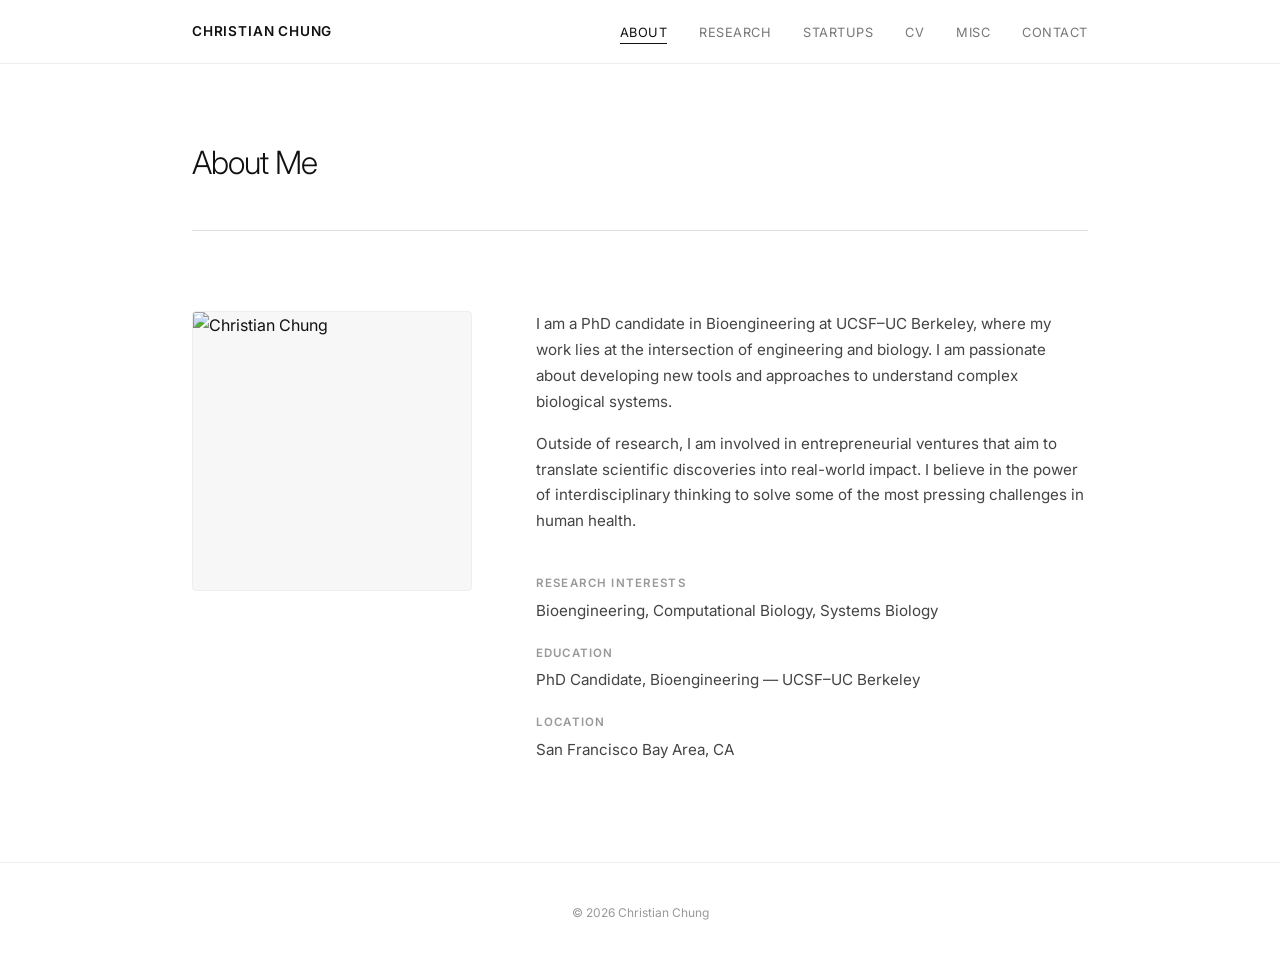
==== about.html @ 8e4ad5e4 "create files" ====
<!DOCTYPE html>
<html lang="en">
<head>
  <meta charset="UTF-8">
  <meta name="viewport" content="width=device-width, initial-scale=1.0">
  <title>About — Christian Chung</title>
  <link rel="preconnect" href="https://fonts.googleapis.com">
  <link rel="preconnect" href="https://fonts.gstatic.com" crossorigin>
  <link href="https://fonts.googleapis.com/css2?family=Inter:wght@300;400;500;600&display=swap" rel="stylesheet">
  <link rel="stylesheet" href="styles.css">
</head>
<body>

  <!-- Navigation -->
  <nav>
    <div class="nav-inner">
      <a href="index.html" class="nav-logo">Christian Chung</a>
      <button class="nav-toggle" onclick="document.querySelector('.nav-links').classList.toggle('open')" aria-label="Toggle navigation">
        <span></span><span></span><span></span>
      </button>
      <ul class="nav-links">
        <li><a href="about.html" class="active">About</a></li>
        <li><a href="research.html">Research</a></li>
        <li><a href="startups.html">Startups</a></li>
        <li><a href="cv.html">CV</a></li>
        <li><a href="misc.html">Misc</a></li>
        <li><a href="contact.html">Contact</a></li>
      </ul>
    </div>
  </nav>

  <!-- Page -->
  <div class="page">
    <div class="container">

      <div class="page-header">
        <h1>About Me</h1>
      </div>

      <section>
        <div class="about-layout">
          <!-- Replace src with your photo -->
          <img src="images/headshot.jpg" alt="Christian Chung" class="about-photo">

          <div class="about-text">
            <p>
              I am a PhD candidate in Bioengineering at UCSF&ndash;UC Berkeley, where my work lies at the intersection of engineering and biology. I am passionate about developing new tools and approaches to understand complex biological systems.
            </p>
            <p>
              Outside of research, I am involved in entrepreneurial ventures that aim to translate scientific discoveries into real-world impact. I believe in the power of interdisciplinary thinking to solve some of the most pressing challenges in human health.
            </p>

            <dl class="about-details">
              <dt>Research Interests</dt>
              <dd>Bioengineering, Computational Biology, Systems Biology</dd>

              <dt>Education</dt>
              <dd>PhD Candidate, Bioengineering — UCSF&ndash;UC Berkeley</dd>

              <dt>Location</dt>
              <dd>San Francisco Bay Area, CA</dd>
            </dl>
          </div>
        </div>
      </section>

    </div>
  </div>

  <!-- Footer -->
  <footer>
    <div class="container">
      <p>&copy; 2026 Christian Chung</p>
    </div>
  </footer>

</body>
</html>
---- styles.css ----
/* ============================================
   Christian Chung — Personal Portfolio
   Monochrome minimalist design
   ============================================ */

/* --- Reset & Base --- */
*, *::before, *::after {
  margin: 0;
  padding: 0;
  box-sizing: border-box;
}

:root {
  --black: #111;
  --dark: #222;
  --gray-700: #444;
  --gray-500: #777;
  --gray-400: #999;
  --gray-300: #bbb;
  --gray-200: #ddd;
  --gray-100: #eee;
  --gray-50: #f7f7f7;
  --white: #fff;
  --font-sans: 'Inter', -apple-system, BlinkMacSystemFont, 'Segoe UI', Roboto, sans-serif;
  --font-mono: 'JetBrains Mono', 'Fira Code', monospace;
  --max-width: 960px;
  --nav-height: 64px;
  --transition: 0.2s ease;
}

html {
  scroll-behavior: smooth;
  font-size: 16px;
}

body {
  font-family: var(--font-sans);
  color: var(--black);
  background: var(--white);
  line-height: 1.7;
  -webkit-font-smoothing: antialiased;
  -moz-osx-font-smoothing: grayscale;
}

a {
  color: var(--black);
  text-decoration: none;
  transition: color var(--transition);
}

a:hover {
  color: var(--gray-500);
}

img {
  max-width: 100%;
  display: block;
}

/* --- Typography --- */
h1 {
  font-size: 2.5rem;
  font-weight: 300;
  letter-spacing: -0.03em;
  line-height: 1.2;
}

h2 {
  font-size: 1.5rem;
  font-weight: 400;
  letter-spacing: -0.02em;
  margin-bottom: 1.5rem;
}

h3 {
  font-size: 1.1rem;
  font-weight: 600;
  margin-bottom: 0.75rem;
}

p {
  color: var(--gray-700);
  margin-bottom: 1rem;
}

.label {
  font-size: 0.7rem;
  font-weight: 600;
  letter-spacing: 0.12em;
  text-transform: uppercase;
  color: var(--gray-400);
}

/* --- Navigation --- */
nav {
  position: fixed;
  top: 0;
  left: 0;
  right: 0;
  height: var(--nav-height);
  background: rgba(255, 255, 255, 0.92);
  backdrop-filter: blur(12px);
  -webkit-backdrop-filter: blur(12px);
  border-bottom: 1px solid var(--gray-100);
  z-index: 1000;
  display: flex;
  align-items: center;
  justify-content: center;
}

.nav-inner {
  width: 100%;
  max-width: var(--max-width);
  padding: 0 2rem;
  display: flex;
  align-items: center;
  justify-content: space-between;
}

.nav-logo {
  font-size: 0.85rem;
  font-weight: 600;
  letter-spacing: 0.06em;
  text-transform: uppercase;
}

.nav-links {
  display: flex;
  gap: 2rem;
  list-style: none;
}

.nav-links a {
  font-size: 0.8rem;
  font-weight: 400;
  letter-spacing: 0.04em;
  text-transform: uppercase;
  color: var(--gray-500);
  transition: color var(--transition);
  position: relative;
}

.nav-links a:hover,
.nav-links a.active {
  color: var(--black);
}

.nav-links a.active::after {
  content: '';
  position: absolute;
  bottom: -4px;
  left: 0;
  right: 0;
  height: 1px;
  background: var(--black);
}

/* Mobile nav toggle */
.nav-toggle {
  display: none;
  background: none;
  border: none;
  cursor: pointer;
  padding: 0.5rem;
}

.nav-toggle span {
  display: block;
  width: 20px;
  height: 1.5px;
  background: var(--black);
  margin: 5px 0;
  transition: var(--transition);
}

/* --- Layout --- */
.page {
  padding-top: var(--nav-height);
}

.container {
  max-width: var(--max-width);
  margin: 0 auto;
  padding: 0 2rem;
}

section {
  padding: 5rem 0;
}

.section-border {
  border-top: 1px solid var(--gray-200);
}

/* --- Hero (Home) --- */
.hero {
  min-height: calc(100vh - var(--nav-height));
  display: flex;
  align-items: center;
  justify-content: center;
}

.hero-content {
  text-align: center;
  max-width: 640px;
}

.hero-content h1 {
  margin-bottom: 1.25rem;
}

.hero-content .subtitle {
  font-size: 1rem;
  color: var(--gray-500);
  font-weight: 300;
  letter-spacing: 0.02em;
  margin-bottom: 0.5rem;
}

.hero-content .affiliation {
  font-size: 0.85rem;
  color: var(--gray-400);
  font-weight: 400;
  letter-spacing: 0.04em;
  text-transform: uppercase;
  margin-bottom: 2.5rem;
}

.hero-links {
  display: flex;
  justify-content: center;
  gap: 1.5rem;
  flex-wrap: wrap;
}

.hero-links a {
  font-size: 0.8rem;
  font-weight: 500;
  letter-spacing: 0.04em;
  text-transform: uppercase;
  color: var(--gray-500);
  padding: 0.4rem 0;
  border-bottom: 1px solid transparent;
  transition: all var(--transition);
}

.hero-links a:hover {
  color: var(--black);
  border-bottom-color: var(--black);
}

/* --- Page Header --- */
.page-header {
  padding: 5rem 0 3rem;
  border-bottom: 1px solid var(--gray-200);
}

.page-header h1 {
  font-size: 2rem;
  font-weight: 300;
}

.page-header p {
  margin-top: 1rem;
  font-size: 1rem;
  max-width: 600px;
}

/* --- Cards Grid --- */
.cards-grid {
  display: grid;
  grid-template-columns: 1fr;
  gap: 3rem;
}

.card {
  display: grid;
  grid-template-columns: 1fr 1fr;
  gap: 2.5rem;
  align-items: start;
  padding-bottom: 3rem;
  border-bottom: 1px solid var(--gray-100);
}

.card:last-child {
  border-bottom: none;
  padding-bottom: 0;
}

.card-image {
  width: 100%;
  aspect-ratio: 4/3;
  object-fit: cover;
  border-radius: 4px;
  background: var(--gray-50);
  border: 1px solid var(--gray-100);
}

.card-body h3 {
  font-size: 1.15rem;
  font-weight: 600;
  margin-bottom: 0.75rem;
  line-height: 1.4;
}

.card-body p {
  font-size: 0.92rem;
  line-height: 1.7;
  color: var(--gray-700);
}

.card-links {
  margin-top: 1rem;
  display: flex;
  gap: 1rem;
  flex-wrap: wrap;
}

.card-links a {
  font-size: 0.75rem;
  font-weight: 500;
  letter-spacing: 0.04em;
  text-transform: uppercase;
  color: var(--gray-500);
  border-bottom: 1px solid var(--gray-300);
  padding-bottom: 1px;
  transition: all var(--transition);
}

.card-links a:hover {
  color: var(--black);
  border-bottom-color: var(--black);
}

/* --- Publication List --- */
.pub-list {
  list-style: none;
}

.pub-item {
  padding: 1.75rem 0;
  border-bottom: 1px solid var(--gray-100);
  display: grid;
  grid-template-columns: 80px 1fr;
  gap: 2rem;
  align-items: start;
}

.pub-item:last-child {
  border-bottom: none;
}

.pub-year {
  font-size: 0.8rem;
  font-weight: 600;
  color: var(--gray-400);
  letter-spacing: 0.04em;
  padding-top: 0.15rem;
}

.pub-body h3 {
  font-size: 1rem;
  font-weight: 600;
  line-height: 1.5;
  margin-bottom: 0.35rem;
}

.pub-body .pub-authors {
  font-size: 0.88rem;
  color: var(--gray-500);
  margin-bottom: 0.25rem;
}

.pub-body .pub-venue {
  font-size: 0.82rem;
  color: var(--gray-400);
  font-style: italic;
}

.pub-body .pub-links {
  margin-top: 0.5rem;
  display: flex;
  gap: 0.75rem;
  flex-wrap: wrap;
}

.pub-body .pub-links a {
  font-size: 0.72rem;
  font-weight: 500;
  letter-spacing: 0.04em;
  text-transform: uppercase;
  color: var(--gray-500);
  border-bottom: 1px solid var(--gray-300);
  padding-bottom: 1px;
}

.pub-body .pub-links a:hover {
  color: var(--black);
  border-bottom-color: var(--black);
}

/* --- About / Text Content --- */
.about-layout {
  display: grid;
  grid-template-columns: 280px 1fr;
  gap: 4rem;
  align-items: start;
}

.about-photo {
  width: 100%;
  aspect-ratio: 1;
  object-fit: cover;
  border-radius: 4px;
  background: var(--gray-50);
  border: 1px solid var(--gray-100);
}

.about-text h2 {
  font-size: 1.3rem;
  margin-bottom: 1rem;
}

.about-text p {
  font-size: 0.95rem;
  margin-bottom: 1rem;
}

.about-details {
  margin-top: 2.5rem;
}

.about-details dt {
  font-size: 0.72rem;
  font-weight: 600;
  letter-spacing: 0.1em;
  text-transform: uppercase;
  color: var(--gray-400);
  margin-bottom: 0.25rem;
}

.about-details dd {
  font-size: 0.95rem;
  margin-bottom: 1.25rem;
  color: var(--gray-700);
}

/* --- CV Timeline --- */
.cv-section {
  margin-bottom: 3rem;
}

.cv-section h2 {
  font-size: 1rem;
  font-weight: 600;
  letter-spacing: 0.06em;
  text-transform: uppercase;
  color: var(--gray-400);
  margin-bottom: 1.5rem;
  padding-bottom: 0.75rem;
  border-bottom: 1px solid var(--gray-200);
}

.cv-entry {
  display: grid;
  grid-template-columns: 140px 1fr;
  gap: 2rem;
  padding: 0.75rem 0;
}

.cv-date {
  font-size: 0.85rem;
  color: var(--gray-500);
  font-weight: 400;
}

.cv-info h3 {
  font-size: 0.95rem;
  font-weight: 600;
  margin-bottom: 0.15rem;
}

.cv-info p {
  font-size: 0.88rem;
  color: var(--gray-500);
  margin-bottom: 0;
}

.cv-download {
  display: inline-flex;
  align-items: center;
  gap: 0.5rem;
  font-size: 0.8rem;
  font-weight: 500;
  letter-spacing: 0.04em;
  text-transform: uppercase;
  color: var(--gray-500);
  border: 1px solid var(--gray-300);
  padding: 0.6rem 1.25rem;
  border-radius: 4px;
  transition: all var(--transition);
  margin-bottom: 3rem;
}

.cv-download:hover {
  color: var(--black);
  border-color: var(--black);
}

/* --- Startups / Misc Grid --- */
.items-grid {
  display: grid;
  grid-template-columns: repeat(auto-fill, minmax(280px, 1fr));
  gap: 2rem;
}

.item-card {
  padding: 2rem;
  border: 1px solid var(--gray-200);
  border-radius: 4px;
  transition: border-color var(--transition);
}

.item-card:hover {
  border-color: var(--gray-400);
}

.item-card .label {
  margin-bottom: 0.75rem;
}

.item-card h3 {
  font-size: 1.05rem;
  margin-bottom: 0.5rem;
}

.item-card p {
  font-size: 0.88rem;
  line-height: 1.6;
}

.item-card .card-links {
  margin-top: 1rem;
}

/* --- Contact --- */
.contact-grid {
  display: grid;
  grid-template-columns: 1fr 1fr;
  gap: 4rem;
}

.contact-info dt {
  font-size: 0.72rem;
  font-weight: 600;
  letter-spacing: 0.1em;
  text-transform: uppercase;
  color: var(--gray-400);
  margin-bottom: 0.3rem;
  margin-top: 1.5rem;
}

.contact-info dt:first-child {
  margin-top: 0;
}

.contact-info dd {
  font-size: 0.95rem;
  color: var(--gray-700);
}

.contact-info dd a {
  color: var(--gray-700);
  border-bottom: 1px solid var(--gray-300);
  padding-bottom: 1px;
}

.contact-info dd a:hover {
  color: var(--black);
  border-bottom-color: var(--black);
}

.contact-social {
  display: flex;
  gap: 1.25rem;
  margin-top: 2rem;
}

.contact-social a {
  font-size: 0.8rem;
  font-weight: 500;
  letter-spacing: 0.04em;
  text-transform: uppercase;
  color: var(--gray-500);
}

.contact-social a:hover {
  color: var(--black);
}

/* --- Footer --- */
footer {
  border-top: 1px solid var(--gray-100);
  padding: 2.5rem 0;
  text-align: center;
}

footer p {
  font-size: 0.75rem;
  color: var(--gray-400);
  margin: 0;
}

/* --- Misc / Utility --- */
.tag {
  display: inline-block;
  font-size: 0.68rem;
  font-weight: 500;
  letter-spacing: 0.06em;
  text-transform: uppercase;
  color: var(--gray-500);
  background: var(--gray-50);
  border: 1px solid var(--gray-200);
  padding: 0.2rem 0.6rem;
  border-radius: 3px;
  margin-right: 0.4rem;
  margin-bottom: 0.4rem;
}

.divider {
  border: none;
  border-top: 1px solid var(--gray-200);
  margin: 3rem 0;
}

/* --- Responsive --- */
@media (max-width: 768px) {
  h1 {
    font-size: 1.8rem;
  }

  .nav-links {
    display: none;
    position: absolute;
    top: var(--nav-height);
    left: 0;
    right: 0;
    background: var(--white);
    border-bottom: 1px solid var(--gray-100);
    flex-direction: column;
    padding: 1.5rem 2rem;
    gap: 1.25rem;
  }

  .nav-links.open {
    display: flex;
  }

  .nav-toggle {
    display: block;
  }

  .card {
    grid-template-columns: 1fr;
    gap: 1.5rem;
  }

  .pub-item {
    grid-template-columns: 1fr;
    gap: 0.25rem;
  }

  .about-layout {
    grid-template-columns: 1fr;
    gap: 2rem;
  }

  .about-photo {
    max-width: 200px;
  }

  .cv-entry {
    grid-template-columns: 1fr;
    gap: 0.25rem;
  }

  .contact-grid {
    grid-template-columns: 1fr;
    gap: 2rem;
  }

  section {
    padding: 3rem 0;
  }

  .page-header {
    padding: 3rem 0 2rem;
  }
}

@media (max-width: 480px) {
  .container {
    padding: 0 1.25rem;
  }

  .nav-inner {
    padding: 0 1.25rem;
  }

  .items-grid {
    grid-template-columns: 1fr;
  }
}
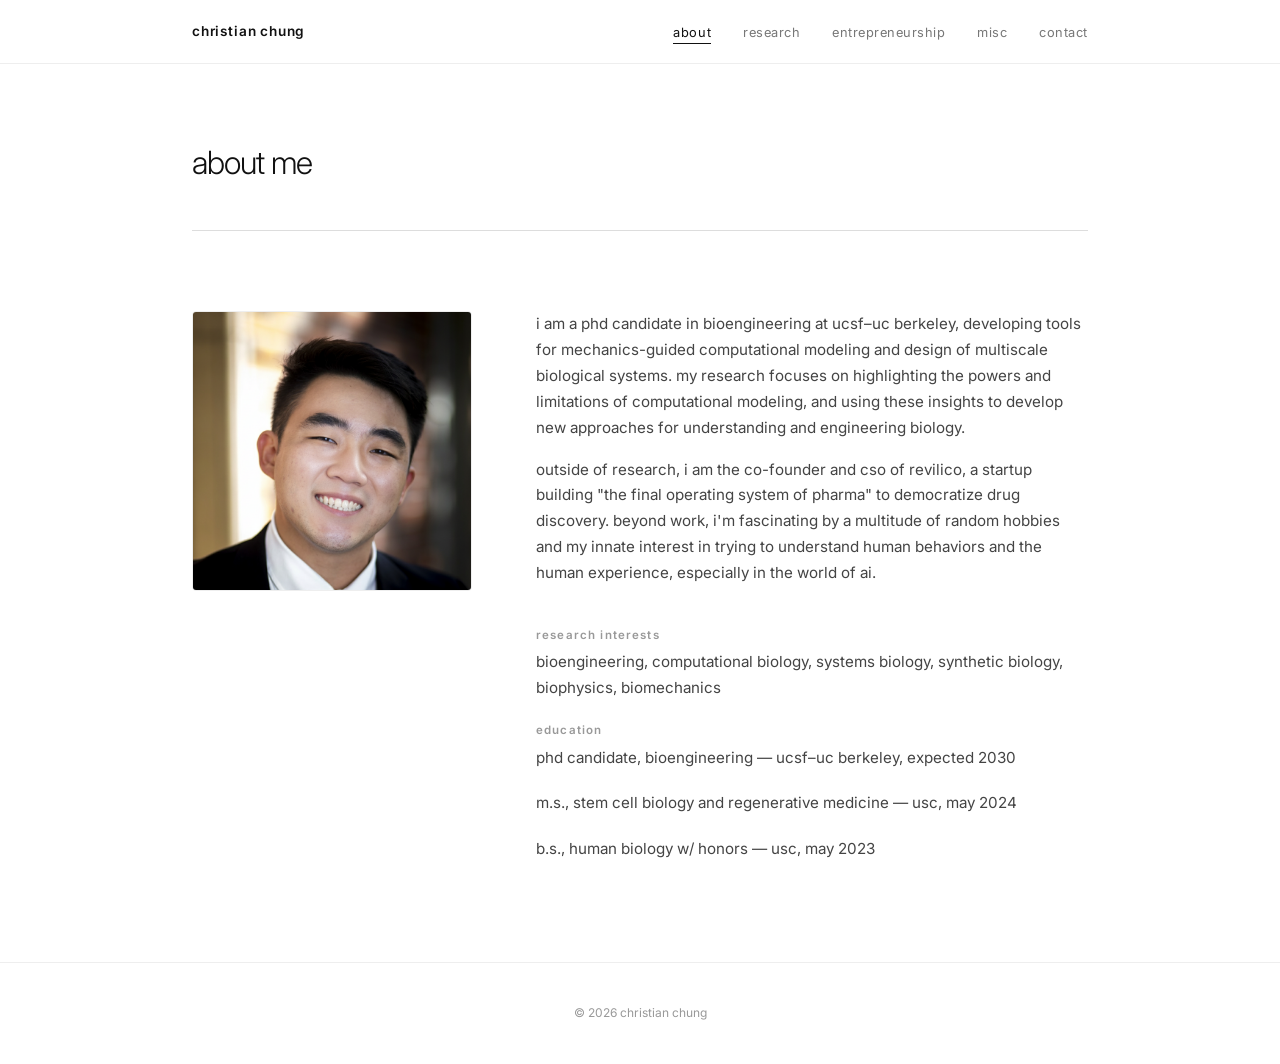
==== commit eef3eb2f: "update content" ====
--- a/about.html
+++ b/about.html
@@ -21,8 +21,7 @@
       <ul class="nav-links">
         <li><a href="about.html" class="active">About</a></li>
         <li><a href="research.html">Research</a></li>
-        <li><a href="startups.html">Startups</a></li>
-        <li><a href="cv.html">CV</a></li>
+        <li><a href="startups.html">Entrepreneurship</a></li>
         <li><a href="misc.html">Misc</a></li>
         <li><a href="contact.html">Contact</a></li>
       </ul>
@@ -44,21 +43,20 @@
 
           <div class="about-text">
             <p>
-              I am a PhD candidate in Bioengineering at UCSF&ndash;UC Berkeley, where my work lies at the intersection of engineering and biology. I am passionate about developing new tools and approaches to understand complex biological systems.
+              I am a PhD candidate in Bioengineering at UCSF&ndash;UC Berkeley, developing tools for mechanics-guided computational modeling and design of multiscale biological systems. My research focuses on highlighting the powers and limitations of computational modeling, and using these insights to develop new approaches for understanding and engineering biology.
             </p>
             <p>
-              Outside of research, I am involved in entrepreneurial ventures that aim to translate scientific discoveries into real-world impact. I believe in the power of interdisciplinary thinking to solve some of the most pressing challenges in human health.
+              Outside of research, I am the co-founder and CSO of Revilico, a startup building "the final operating system of pharma" to democratize drug discovery. beyond work, i'm fascinating by a multitude of random hobbies and my innate interest in trying to understand human behaviors and the human experience, especially in the world of ai.
             </p>
 
             <dl class="about-details">
               <dt>Research Interests</dt>
-              <dd>Bioengineering, Computational Biology, Systems Biology</dd>
+              <dd>Bioengineering, Computational Biology, Systems Biology, synthetic biology, biophysics, biomechanics</dd>
 
               <dt>Education</dt>
-              <dd>PhD Candidate, Bioengineering — UCSF&ndash;UC Berkeley</dd>
-
-              <dt>Location</dt>
-              <dd>San Francisco Bay Area, CA</dd>
+              <dd>PhD Candidate, Bioengineering — UCSF&ndash;UC Berkeley, Expected 2030</dd>
+              <dd>M.S., Stem Cell Biology and Regenerative Medicine — usc, may 2024</dd>
+              <dd>B.S., Human Biology w/ Honors — usc, may 2023</dd>
             </dl>
           </div>
         </div>
--- a/styles.css
+++ b/styles.css
@@ -38,6 +38,7 @@
   color: var(--black);
   background: var(--white);
   line-height: 1.7;
+  text-transform: lowercase;
   -webkit-font-smoothing: antialiased;
   -moz-osx-font-smoothing: grayscale;
 }
@@ -87,7 +88,7 @@
   font-size: 0.7rem;
   font-weight: 600;
   letter-spacing: 0.12em;
-  text-transform: uppercase;
+  text-transform: lowercase;
   color: var(--gray-400);
 }
 
@@ -121,7 +122,7 @@
   font-size: 0.85rem;
   font-weight: 600;
   letter-spacing: 0.06em;
-  text-transform: uppercase;
+  text-transform: lowercase;
 }
 
 .nav-links {
@@ -134,7 +135,7 @@
   font-size: 0.8rem;
   font-weight: 400;
   letter-spacing: 0.04em;
-  text-transform: uppercase;
+  text-transform: lowercase;
   color: var(--gray-500);
   transition: color var(--transition);
   position: relative;
@@ -222,7 +223,7 @@
   color: var(--gray-400);
   font-weight: 400;
   letter-spacing: 0.04em;
-  text-transform: uppercase;
+  text-transform: lowercase;
   margin-bottom: 2.5rem;
 }
 
@@ -237,7 +238,7 @@
   font-size: 0.8rem;
   font-weight: 500;
   letter-spacing: 0.04em;
-  text-transform: uppercase;
+  text-transform: lowercase;
   color: var(--gray-500);
   padding: 0.4rem 0;
   border-bottom: 1px solid transparent;
@@ -320,7 +321,7 @@
   font-size: 0.75rem;
   font-weight: 500;
   letter-spacing: 0.04em;
-  text-transform: uppercase;
+  text-transform: lowercase;
   color: var(--gray-500);
   border-bottom: 1px solid var(--gray-300);
   padding-bottom: 1px;
@@ -388,7 +389,7 @@
   font-size: 0.72rem;
   font-weight: 500;
   letter-spacing: 0.04em;
-  text-transform: uppercase;
+  text-transform: lowercase;
   color: var(--gray-500);
   border-bottom: 1px solid var(--gray-300);
   padding-bottom: 1px;
@@ -434,7 +435,7 @@
   font-size: 0.72rem;
   font-weight: 600;
   letter-spacing: 0.1em;
-  text-transform: uppercase;
+  text-transform: lowercase;
   color: var(--gray-400);
   margin-bottom: 0.25rem;
 }
@@ -454,7 +455,7 @@
   font-size: 1rem;
   font-weight: 600;
   letter-spacing: 0.06em;
-  text-transform: uppercase;
+  text-transform: lowercase;
   color: var(--gray-400);
   margin-bottom: 1.5rem;
   padding-bottom: 0.75rem;
@@ -493,7 +494,7 @@
   font-size: 0.8rem;
   font-weight: 500;
   letter-spacing: 0.04em;
-  text-transform: uppercase;
+  text-transform: lowercase;
   color: var(--gray-500);
   border: 1px solid var(--gray-300);
   padding: 0.6rem 1.25rem;
@@ -554,7 +555,7 @@
   font-size: 0.72rem;
   font-weight: 600;
   letter-spacing: 0.1em;
-  text-transform: uppercase;
+  text-transform: lowercase;
   color: var(--gray-400);
   margin-bottom: 0.3rem;
   margin-top: 1.5rem;
@@ -590,7 +591,7 @@
   font-size: 0.8rem;
   font-weight: 500;
   letter-spacing: 0.04em;
-  text-transform: uppercase;
+  text-transform: lowercase;
   color: var(--gray-500);
 }
 
@@ -617,7 +618,7 @@
   font-size: 0.68rem;
   font-weight: 500;
   letter-spacing: 0.06em;
-  text-transform: uppercase;
+  text-transform: lowercase;
   color: var(--gray-500);
   background: var(--gray-50);
   border: 1px solid var(--gray-200);
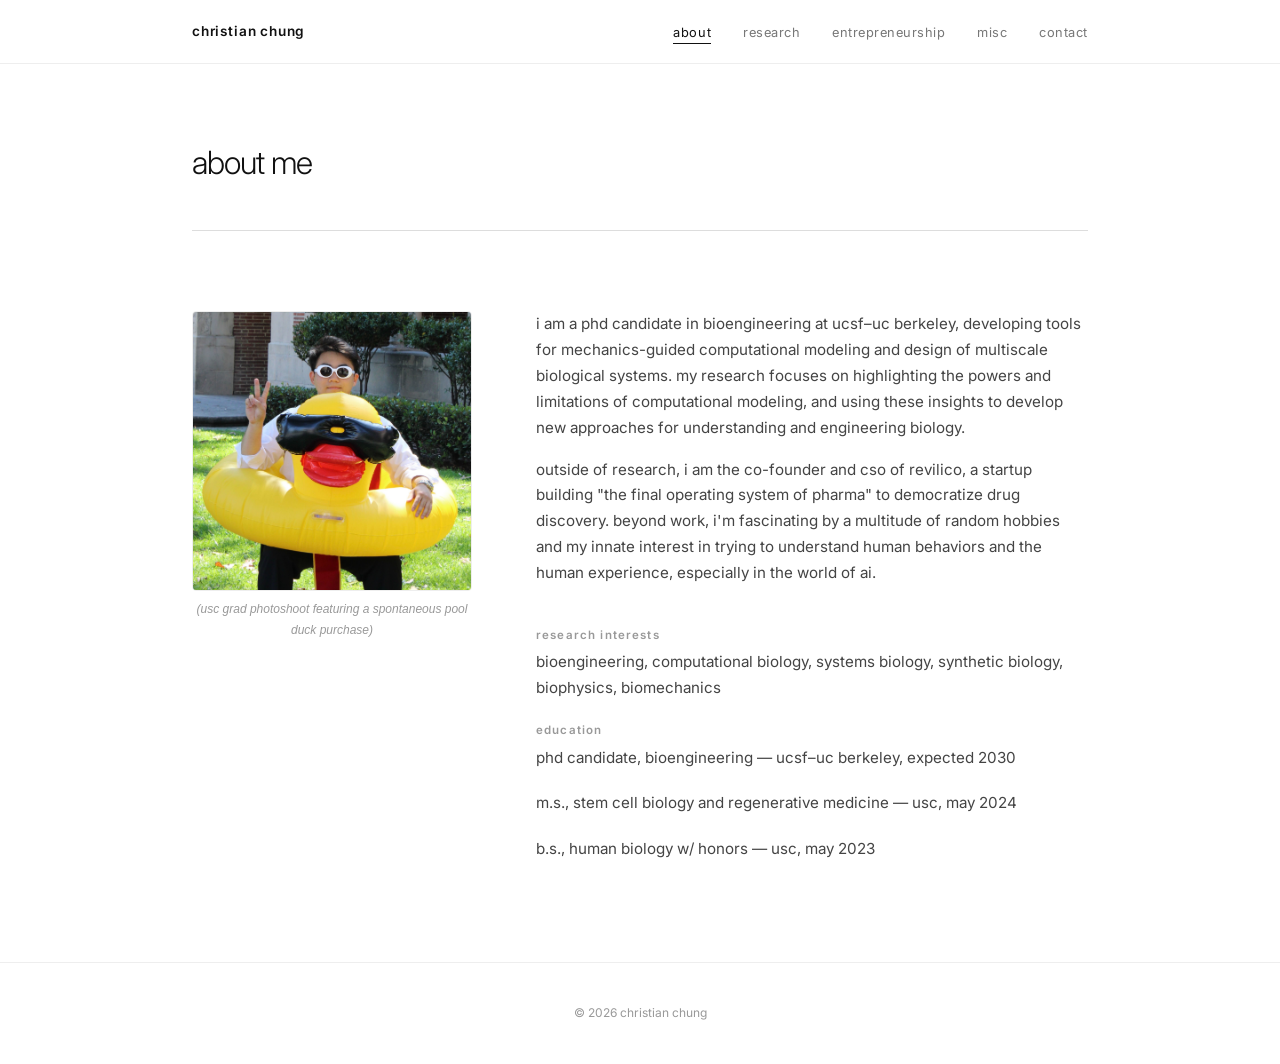
==== commit 74d51176: "update content" ====
--- a/about.html
+++ b/about.html
@@ -39,7 +39,10 @@
       <section>
         <div class="about-layout">
           <!-- Replace src with your photo -->
-          <img src="images/headshot.jpg" alt="Christian Chung" class="about-photo">
+          <figure class="about-photo-figure">
+            <img src="images/headshot.jpg" alt="Christian Chung" class="about-photo">
+            <figcaption>(USC grad photoshoot featuring a spontaneous pool duck purchase)</figcaption>
+          </figure>
 
           <div class="about-text">
             <p>
--- a/styles.css
+++ b/styles.css
@@ -417,6 +417,18 @@
   border: 1px solid var(--gray-100);
 }
 
+.about-photo-figure {
+  margin: 0;
+}
+
+.about-photo-figure figcaption {
+  font-size: 0.75rem;
+  color: var(--gray-400);
+  text-align: center;
+  margin-top: 0.5rem;
+  font-style: italic;
+}
+
 .about-text h2 {
   font-size: 1.3rem;
   margin-bottom: 1rem;
